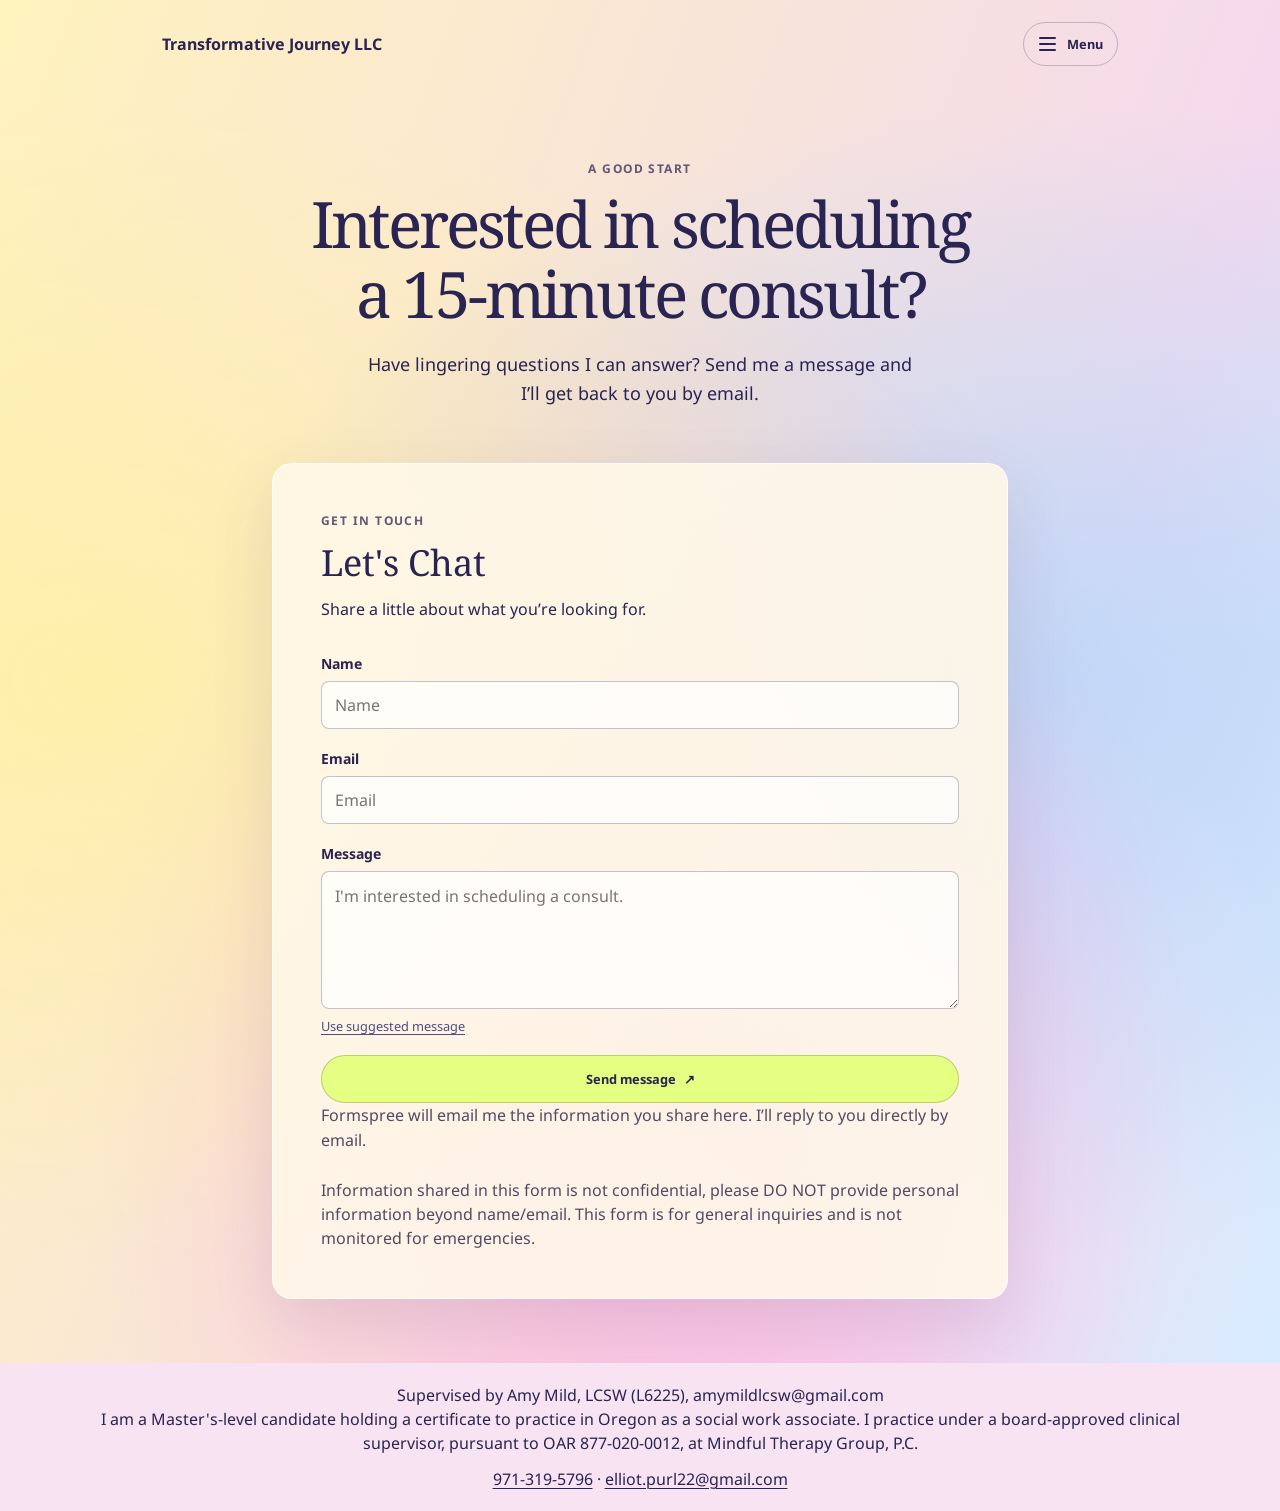
==== src/contactme.html @ a35c8974 "Merge pull request #9 from bubbles0989/main contact page and other wips" ====
<!DOCTYPE html>
<html lang="en">
<head>
	<meta charset="UTF-8">
	<meta name="viewport" content="width=device-width, initial-scale=1.0">
	<meta name="theme-color" content="#fff3bd">
	<meta name="description" content="Get in touch with Elliot Purl about therapy services and general questions.">
	<title>Contact | Transformative Journey LLC</title>
	<link rel="preconnect" href="https://fonts.googleapis.com">
	<link rel="preconnect" href="https://fonts.gstatic.com" crossorigin>
	<link href="https://fonts.googleapis.com/css2?family=Droid+Sans:wght@400;700&family=Droid+Serif:wght@400;700&display=swap" rel="stylesheet">
	<link rel="stylesheet" href="../styles.css">
	<script src="https://code.jquery.com/jquery-3.7.1.min.js" integrity="sha256-/JqT3SQfawRcv/BIHPThkBvs0OEvtFFmqPF/lYI/Cxo=" crossorigin="anonymous" defer></script>
	<script src="contact.js" defer></script>
</head>
<body>
	<main class="contact-page">
		<header class="contact-header">
			<a class="contact-brand" href="../index.html">Transformative Journey LLC</a>
			<details class="contact-menu">
				<summary class="contact-menu-toggle">
					<span class="contact-menu-icon" aria-hidden="true"><span></span></span>
					<span>Menu</span>
				</summary>
				<nav class="contact-nav" aria-label="Main navigation">
					<a href="../index.html">Home</a>
					<a href="contactme.html" aria-current="page">Contact</a>
					<a href="covidprecaution.html">COVID precautions</a>
				</nav>
			</details>
		</header>

		<section class="contact-content" aria-labelledby="contact-title">
			<div class="contact-heading">
				<p class="contact-eyebrow">A good start</p>
				<h1 id="contact-title">Interested in scheduling a 15-minute consult?</h1>
				<p class="contact-lede">Have lingering questions I can answer? Send me a message and I’ll get back to you by email.</p>
			</div>

			<div class="contact-card">
				<div class="contact-copy">
					<p class="contact-eyebrow">Get in touch</p>
					<h2>Let's Chat</h2>
					<p>Share a little about what you’re looking for.</p>
					<form class="contact-form" action="https://formspree.io/f/mvkkdkzr" method="POST">
						<input type="hidden" name="_subject" value="New contact message from Transformative Journey LLC">
						<div class="contact-form-honeypot" aria-hidden="true">
							<label for="contact-website">Leave this field empty</label>
							<input id="contact-website" type="text" name="_gotcha" tabindex="-1" autocomplete="off">
						</div>
						<div class="contact-form-field">
							<label for="contact-name">Name</label>
							<input id="contact-name" name="name" type="text" placeholder="Name" autocomplete="name" required>
						</div>
						<div class="contact-form-field">
							<label for="contact-email">Email</label>
							<input id="contact-email" name="email" type="email" placeholder="Email" autocomplete="email" required>
						</div>
						<div class="contact-form-field">
							<label for="contact-message">Message</label>
							<textarea id="contact-message" name="message" rows="5" placeholder="I'm interested in scheduling a consult."></textarea>
							<button class="contact-message-suggestion" type="button">Use suggested message</button>
						</div>
						<button class="contact-form-submit" type="submit">Send message <span aria-hidden="true">↗</span></button>
					</form>
					<p class="contact-form-note">Formspree will email me the information you share here. I’ll reply to you directly by email.</p>
					<p class="contact-form-status" role="status" aria-live="polite" hidden></p>
					<p class="contact-form-disclaimer">Information shared in this form is not confidential, please DO NOT provide personal information beyond name/email. This form is for general inquiries and is not monitored for emergencies.</p>
				</div>
			</div>
		</section>
	</main>
	<footer class="site-footer contact-site-footer">
		<p class="footer-disclaimer">Supervised by Amy Mild, LCSW (L6225), amymildlcsw@gmail.com</p>
		<p class="footer-disclaimer">I am a Master's-level candidate holding a certificate to practice in Oregon as a social work associate. I practice under a board-approved clinical supervisor, pursuant to OAR 877-020-0012, at Mindful Therapy Group, P.C.</p>
		<p class="footer-disclaimer contact-footer-details">
			<a href="tel:+19713195796">971-319-5796</a>
			<span aria-hidden="true"> · </span>
			<a href="mailto:elliot.purl22@gmail.com">elliot.purl22@gmail.com</a>
		</p>
	</footer>
</body>
</html>
---- styles.css ----
* {
	box-sizing: border-box;
}

body {
	margin: 0;
	color: #292452;
	font-family: "Droid Sans", sans-serif;
}

.index {
	position: relative;
	display: grid;
	min-height: 100vh;
	min-height: 100svh;
	overflow: hidden;
	isolation: isolate;
}

.index::before {
	position: absolute;
	z-index: -1;
	inset: -10%;
	background:
		radial-gradient(ellipse at 15% 50%, rgba(255, 240, 160, 0.75), transparent 50%),
		radial-gradient(ellipse at 50% 75%, rgba(255, 161, 221, 0.75), transparent 50%),
		radial-gradient(ellipse at 75% 50%, rgba(161, 215, 255, 0.75), transparent 50%),
        linear-gradient(110deg, #fff3bd, #f4d9ee 75%, #d7edff);
	content: "";
}

.index-menu-header {
	position: absolute;
	z-index: 2;
	top: 0;
	left: 50%;
	display: flex;
	width: min(100%, 1280px);
	justify-content: flex-end;
	padding: clamp(1.5rem, 6vw, 4.5rem);
	transform: translateX(-50%);
}

.index-content {
	position: relative;
	display: grid;
	grid-template-columns: minmax(0, 0.75fr) minmax(0, 1.25fr);
	align-items: center;
	gap: clamp(1rem, 4vw, 3.5rem);
	width: min(100%, 1280px);
	min-height: 100vh;
	min-height: 100svh;
	margin-inline: auto;
	padding: clamp(1.5rem, 6vw, 4.5rem);
}

.intro {
	grid-column: 1 / -1;
	display: flex;
	flex-direction: column;
	align-items: flex-start;
	min-height: min(75vh, 540px);
}

.brand {
	margin: 0 0 clamp(2rem, 8vh, 4.5rem);
	font-size: 1rem;
	font-weight: 700;
}

h1 {
	max-width: 12ch;
	margin: 0;
	font-family: "Droid Serif", serif;
	font-size: clamp(2rem, 4vw, 3rem);
	font-weight: 400;
	line-height: 1;
	letter-spacing: -0.05em;
}

.tagline {
	margin: 1.25rem 0 1.5rem;
	font-size: clamp(1rem, 1.5vw, 1rem);
}

.booking-link {
	display: inline-flex;
	min-height: 2.75rem;
	align-items: center;
	justify-content: center;
	padding: 0.75rem 1.75rem;
	border: 1px solid rgba(52, 61, 36, 0.24);
	border-radius: 1000px;
	background: #e5ff83;
	color: #292452;
	font-size: 0.75rem;
	font-weight: 700;
	text-decoration: none;
	text-transform: uppercase;
	transition: background-color 180ms ease, transform 180ms ease;
}

.booking-link:hover {
	transform: translateY(-2px);
	background: #d9f76c;
	color: #292452;
}

.booking-link:focus-visible {
	outline: 3px solid #292452;
	outline-offset: 3px;
}

.site-footer {
	padding: 1.25rem clamp(1.25rem, 6vw, 4.5rem);
	background: rgba(244, 217, 238, 0.72);
}

.footer-disclaimer {
	max-width: 75rem;
	margin: 0 auto;
	font-size: 1rem;
	line-height: 1.5;
	text-align: center;
}

.supervision-section {
	width: min(100%, 1280px);
	margin: 0 auto;
	padding: 0 clamp(1.5rem, 6vw, 4.5rem);
}

.supervision-card {
	background: rgba(255, 248, 232, 0.88);
	padding: clamp(1.25rem, 3vw, 2rem);
}

.about-section {
	width: min(100%, 1280px);
	margin: 0 auto;
	padding: 2rem clamp(1.5rem, 6vw, 4.5rem);
}

.about-content {
	display: grid;
	grid-template-columns: minmax(0, 0.75fr) minmax(0, 1.25fr);
	align-items: stretch;
	gap: clamp(1.25rem, 4vw, 3.5rem);
}

.about-gallery {
	position: relative;
	min-height: 30rem;
	height: 100%;
}

.about-portrait {
	display: block;
	width: 75%;
	height: 100%;
	min-height: 30rem;
	object-fit: cover;
	object-position: center 25%;
}

.about-cat {
	position: absolute;
	right: 0;
	bottom: 0;
	width: 60%;
	height: 40%;
	border: 0.5rem solid rgba(255, 248, 232, 0.92);
	object-fit: cover;
	object-position: center 25%;
}

.about-card {
	align-self: stretch;
	background: rgba(255, 248, 232, 0.88);
	padding: clamp(1.25rem, 3vw, 2rem);
}

.about-card p {
	margin: 0 0 1rem;
	font-size: clamp(1rem, 1vw, 1rem);
	line-height: 1.5;
}

.about-card p:last-child {
	margin-bottom: 0;
}

.about-contact-link {
	margin-top: 1.25rem;
}

.practice-details {
	width: min(100%, 1280px);
	margin: 0 auto;
	padding: 2rem clamp(1.5rem, 6vw, 4.5rem) 4rem;
}

.details-content {
	display: grid;
	grid-template-columns: minmax(0, 0.75fr) minmax(0, 1.25fr);
	align-items: stretch;
	gap: clamp(1.25rem, 4vw, 3.5rem);
}

.hours-column {
	display: flex;
	flex-direction: column;
	gap: 1rem;
}

.practice-cat {
	display: block;
	width: 100%;
	aspect-ratio: 1.2;
	object-fit: cover;
	object-position: center 20%;
}

.hours-card,
.insurance-card {
	background: rgba(255, 248, 232, 0.88);
	padding: clamp(1rem, 2.5vw, 1.75rem);
}

.hours-heading {
	margin: 0 0 1rem;
	padding-bottom: 0.75rem;
	border-bottom: 2px solid rgba(41, 36, 82, 0.35);
	font-family: "Droid Serif", serif;
	font-size: clamp(1.25rem, 2.5vw, 2rem);
	font-weight: 400;
}

.hours-card p {
	margin: 0.5rem 0;
	font-size: 1rem;
	line-height: 1.5;
}

.hours-card .appointment-note {
	margin-top: 1.5rem;
	font-weight: 700;
}

.insurance-card {
	display: flex;
	flex-direction: column;
	height: auto;
	padding: clamp(0.75rem, 1.5vw, 1.25rem);
}

.details-side {
	display: flex;
	flex-direction: column;
	justify-content: center;
}

.insurance-card h3 {
	margin: 0 0 1rem;
	font-family: "Droid Sans", sans-serif;
	font-size: 1rem;
	font-weight: 700;
	text-align: center;
}

.insurance-list {
	display: grid;
	grid-template-columns: repeat(2, minmax(0, 1fr));
	align-content: start;
	gap: 0.50rem 1.5rem;
	margin: 0;
	padding: 0;
	list-style: none;
	font-size: clamp(0.75rem, 1vw, 1rem);
	line-height: 1.50;
}

.details-disclaimer {
	margin: auto 0 0;
	padding-top: 2rem;
	font-size: 0.75rem;
	font-weight: 700;
	line-height: 1.5;
	text-align: center;
}
.photo-wrap {
	position: absolute;
	top: 50%;
	right: clamp(1.5rem, 6vw, 4.5rem);
	display: grid;
	width: min(50%, 600px);
	place-items: center;
	transform: translateY(-50%);
}

.landscape {
	display: block;
	width: min(100%, 600px);
	height: auto;
	filter: drop-shadow(0 20px 35px rgba(72, 57, 94, 0.1));
}

.contact-page {
	position: relative;
	min-height: 100vh;
	min-height: 100svh;
	overflow: hidden;
	isolation: isolate;
	background: linear-gradient(110deg, #fff3bd, #f4d9ee 75%, #d7edff);
}

.contact-page::before {
	position: absolute;
	z-index: -1;
	inset: -10%;
	background:
		radial-gradient(ellipse at 15% 50%, rgba(255, 240, 160, 0.75), transparent 50%),
		radial-gradient(ellipse at 50% 75%, rgba(255, 161, 221, 0.55), transparent 50%),
		radial-gradient(ellipse at 75% 50%, rgba(161, 215, 255, 0.65), transparent 50%);
	content: "";
}

.contact-header,
.contact-content {
	width: min(100%, 1100px);
	margin-inline: auto;
	padding-inline: clamp(1.25rem, 6vw, 4.5rem);
}

.contact-header {
	position: relative;
	z-index: 2;
	display: flex;
	min-height: 5.5rem;
	align-items: center;
	justify-content: space-between;
	gap: 1rem;
	padding-block: 0.75rem;
}

.contact-brand {
	color: #292452;
	font-weight: 700;
	text-decoration: none;
}

.contact-brand {
	font-size: clamp(0.9rem, 2vw, 1rem);
}

.contact-menu {
	position: relative;
}

.contact-menu-toggle {
	display: inline-flex;
	min-height: 2.75rem;
	align-items: center;
	gap: 0.65rem;
	padding: 0.6rem 0.9rem;
	border: 1px solid rgba(41, 36, 82, 0.25);
	border-radius: 1000px;
	color: #292452;
	font-size: 0.8rem;
	font-weight: 700;
	cursor: pointer;
	list-style: none;
}

.contact-menu-toggle::-webkit-details-marker {
	display: none;
}

.contact-menu-toggle:hover {
	color: #574a8a;
}

.contact-menu-toggle:focus-visible {
	outline: 3px solid #292452;
	outline-offset: 3px;
}

.contact-menu-icon {
	display: grid;
	width: 1.1rem;
	gap: 0.22rem;
}

.contact-menu-icon::before,
.contact-menu-icon::after,
.contact-menu-icon span {
	display: block;
	width: 100%;
	height: 2px;
	border-radius: 2px;
	background: currentColor;
	content: "";
	transition: transform 180ms ease, opacity 180ms ease;
}

.contact-menu[open] .contact-menu-icon::before {
	transform: translateY(0.33rem) rotate(45deg);
}

.contact-menu[open] .contact-menu-icon span {
	opacity: 0;
}

.contact-menu[open] .contact-menu-icon::after {
	transform: translateY(-0.33rem) rotate(-45deg);
}

.contact-nav {
	position: absolute;
	top: calc(100% + 0.6rem);
	right: 0;
	display: grid;
	min-width: 13rem;
	gap: 0.35rem;
	padding: 0.5rem;
	border: 1px solid rgba(41, 36, 82, 0.16);
	border-radius: 0.9rem;
	background: rgba(255, 248, 232, 0.98);
	box-shadow: 0 1rem 2rem rgba(72, 57, 94, 0.16);
}

.contact-nav a {
	padding: 0.75rem 0.9rem;
	border-radius: 0.55rem;
	color: #292452;
	font-size: 0.9rem;
	font-weight: 700;
	text-decoration: none;
}

.contact-nav a[aria-current="page"] {
	background: rgba(244, 217, 238, 0.72);
}

.contact-nav a:hover {
	background: rgba(244, 217, 238, 0.5);
	color: #574a8a;
}

.contact-nav a:focus-visible {
	outline: 3px solid #292452;
	outline-offset: 2px;
}

.contact-brand:hover {
	color: #574a8a;
}

.contact-brand:focus-visible,
.contact-form-submit:focus-visible {
	outline: 3px solid #292452;
	outline-offset: 3px;
}

.contact-content {
	padding-block: clamp(2.5rem, 8vh, 5rem) 4rem;
}

.contact-heading {
	max-width: 42rem;
	margin: 0 auto clamp(2rem, 5vw, 3.5rem);
	text-align: center;
}

.contact-eyebrow {
	margin: 0 0 0.75rem;
	color: #625778;
	font-size: 0.75rem;
	font-weight: 700;
	letter-spacing: 0.12em;
	text-transform: uppercase;
}

.contact-heading h1 {
	max-width: none;
	font-size: clamp(2.25rem, 6vw, 4rem);
	line-height: 1.1;
}

.contact-lede {
	max-width: 34rem;
	margin: 1.25rem auto 0;
	font-size: clamp(1rem, 2vw, 1.125rem);
	line-height: 1.6;
}

.contact-card {
	position: relative;
	max-width: 46rem;
	margin-inline: auto;
	border: 1px solid rgba(255, 255, 255, 0.8);
	border-radius: 1.25rem;
	background: rgba(255, 248, 232, 0.9);
	box-shadow: 0 1.5rem 4rem rgba(72, 57, 94, 0.12);
}

.contact-copy {
	padding: clamp(1.5rem, 5vw, 3rem);
}

.contact-copy h2 {
	margin: 0 0 0.75rem;
	font-family: "Droid Serif", serif;
	font-size: clamp(1.5rem, 4vw, 2.25rem);
	font-weight: 400;
	line-height: 1.2;
}

.contact-copy > p:not(.contact-eyebrow, .contact-form-status, .contact-form-disclaimer) {
	margin: 0;
	line-height: 1.6;
}

.contact-form {
	display: grid;
	gap: 1.25rem;
	margin-top: 2rem;
}

.contact-form-field {
	display: grid;
	gap: 0.5rem;
}

.contact-form-field label {
	font-size: 0.875rem;
	font-weight: 700;
}

.contact-form-field input,
.contact-form-field textarea {
	width: 100%;
	border: 1px solid rgba(41, 36, 82, 0.28);
	border-radius: 0.5rem;
	background: rgba(255, 255, 255, 0.75);
	color: #292452;
	font: inherit;
}

.contact-form-field input {
	min-height: 3rem;
	padding: 0.65rem 0.8rem;
}

.contact-form-field textarea {
	min-height: 8rem;
	padding: 0.8rem;
	resize: vertical;
}

.contact-message-suggestion {
	justify-self: start;
	padding: 0;
	border: 0;
	background: none;
	color: #514a83;
	font: inherit;
	font-size: 0.8rem;
	text-decoration: underline;
	text-underline-offset: 0.2em;
	cursor: pointer;
}

.contact-message-suggestion:hover {
	color: #292452;
}

.contact-message-suggestion:focus-visible {
	outline: 3px solid rgba(41, 36, 82, 0.5);
	outline-offset: 3px;
}

.contact-form-field input:focus,
.contact-form-field textarea:focus {
	outline: 3px solid rgba(41, 36, 82, 0.25);
	border-color: #292452;
}

.contact-form-honeypot {
	position: absolute;
	width: 1px;
	height: 1px;
	overflow: hidden;
	clip: rect(0, 0, 0, 0);
	white-space: nowrap;
}

.contact-form-submit {
	display: inline-flex;
	min-height: 3rem;
	align-items: center;
	justify-content: center;
	gap: 0.5rem;
	padding: 0.75rem 1.5rem;
	border: 1px solid rgba(52, 61, 36, 0.24);
	border-radius: 1000px;
	background: #e5ff83;
	color: #292452;
	font: inherit;
	font-size: 0.8rem;
	font-weight: 700;
	cursor: pointer;
	transition: background-color 180ms ease, transform 180ms ease;
}

.contact-form-submit:hover:not(:disabled) {
	transform: translateY(-2px);
	background: #d9f76c;
}

.contact-form-submit:disabled {
	cursor: wait;
	opacity: 0.7;
}

.contact-form-note {
	margin: 1rem 0 0;
	color: #514a63;
	font-size: 1rem;
	line-height: 1.5;
}

.contact-form-status {
	margin: 1rem 0 0;
	font-size: 1rem;
	line-height: 1.5;
}

.contact-form-status[data-state="success"] {
	color: #27623c;
}

.contact-form-status[data-state="error"] {
	color: #9c2727;
}

.contact-form-disclaimer {
	margin: 1.5rem 0 0;
	color: #514a63;
	font-size: 1rem;
	line-height: 1.5;
}

.contact-site-footer {
	margin-top: 0;
}

.contact-footer-details {
	margin-top: 0.75rem;
}

.contact-footer-details a {
	color: inherit;
	text-decoration-thickness: 1px;
	text-underline-offset: 0.2em;
}

.contact-footer-details a:hover {
	color: #574a8a;
}

.contact-footer-details a:focus-visible {
	outline: 3px solid #292452;
	outline-offset: 3px;
}

.covid-content {
	width: min(100%, 1280px);
	padding: 2rem clamp(1.5rem, 6vw, 4.5rem);
}

.covid-additional-section {
	padding-bottom: 2rem;
}

.covid-additional-placeholder {
	margin: 0;
	font-size: 1rem;
	line-height: 1.5;
	text-align: center;
}

.covid-gallery {
	display: grid;
	height: auto;
	min-height: 0;
	gap: 1rem;
}

.covid-gallery img {
	width: 100%;
	height: auto;
	min-height: 0;
	border: 0.4rem solid rgba(255, 248, 232, 0.92);
	border-radius: 1rem;
	object-fit: contain;
	box-shadow: 0 1rem 2.5rem rgba(72, 57, 94, 0.12);
}

.covid-gallery .about-portrait {
	width: 100%;
}

.covid-gallery .about-cat {
	position: static;
	width: 84%;
	height: auto;
	margin-left: auto;
	border-width: 0.4rem;
}

.inperson-content {
	width: min(100%, 1280px);
	padding: 2rem clamp(1.5rem, 6vw, 4.5rem) 4rem;
}

.inperson-layout {
	display: grid;
	grid-template-columns: minmax(0, 1.1fr) minmax(0, 0.9fr);
	align-items: start;
	gap: clamp(1.25rem, 4vw, 3.5rem);
}

.inperson-card {
	padding: clamp(1.25rem, 3vw, 2rem);
}

.inperson-card .hours-heading {
	margin-bottom: 1rem;
}

.inperson-card p {
	margin: 0 0 1rem;
	font-size: 1rem;
	line-height: 1.6;
}

.inperson-gallery {
	position: relative;
	display: grid;
	gap: 1rem;
}

.inperson-photo {
	width: min(100%, 22rem);
	margin: 0;
	padding: 0.45rem;
	border: 1px solid rgba(255, 255, 255, 0.8);
	border-radius: 1rem;
	background: rgba(255, 248, 232, 0.92);
	box-shadow: 0 1rem 2.5rem rgba(72, 57, 94, 0.12);
	overflow: hidden;
}

.inperson-photo img {
	display: block;
	width: 100%;
	height: auto;
	border-radius: 0.65rem;
}

.inperson-photo-offset {
	position: absolute;
	top: 30%;
	right: 0;
	z-index: 1;
	width: min(78%, 17rem);
}

.inperson-photo-placeholder {
	display: grid;
	width: 100%;
	min-height: 16rem;
	margin-top: 12rem;
	place-content: center;
	justify-items: center;
	gap: 0.75rem;
	padding: 1.5rem;
	border: 2px dashed rgba(41, 36, 82, 0.25);
	border-radius: 1rem;
	background: rgba(255, 248, 232, 0.55);
	color: #514a63;
	font-size: 0.9rem;
	text-align: center;
}

.inperson-placeholder-icon {
	display: grid;
	width: 2.5rem;
	aspect-ratio: 1;
	place-items: center;
	border: 1px solid rgba(41, 36, 82, 0.3);
	border-radius: 50%;
	font-size: 1.5rem;
	line-height: 1;
}

.inperson-coming-section {
	width: min(100%, 1280px);
	margin-inline: auto;
	padding: 0 clamp(1.5rem, 6vw, 4.5rem) 2rem;
}

.inperson-coming-card {
	padding: clamp(1.25rem, 3vw, 2rem);
	border: 1px solid rgba(255, 255, 255, 0.8);
	border-radius: 1rem;
	background: rgba(255, 248, 232, 0.82);
}

.inperson-coming-card .hours-heading {
	margin-bottom: 0.75rem;
}

.inperson-coming-card p {
	margin: 0;
	font-size: 1rem;
	line-height: 1.5;
}

@keyframes color-drift {
	0% {
		transform: translate3d(-1.5%, -1%, 0) scale(1.00);
	}
	100% {
		transform: translate3d(1.5%, 1%, 0) scale(1.00);
	}
}

@media (max-width: 540px) {
	.index-content {
		grid-template-columns: 1fr;
		gap: 2rem;
		padding: 1.5rem clamp(1.25rem, 7vw, 2.5rem) 2rem;
	}

	.intro {
		min-height: auto;
	}

	.photo-wrap {
		position: static;
		width: min(100%, 420px);
		margin: 0 auto 1.5rem;
		transform: none;
	}

	.brand {
		margin-bottom: 2rem;
	}

	h1 {
		font-size: clamp(2.75rem, 10vw, 2.5rem);
	}

	.tagline {
		margin-block: 1rem 1.25rem;
	}

	.landscape {
		width: 100%;
	}

	.index-menu-header {
		padding: 1.5rem clamp(1.25rem, 7vw, 2.5rem);
	}

	.contact-header {
		min-height: 4.5rem;
	}

	.contact-content {
		padding-top: 2.5rem;
	}

	.contact-heading {
		text-align: left;
	}

	.contact-lede {
		margin-inline: 0;
	}

	.contact-form-submit {
		width: 100%;
	}

	.inperson-layout {
		grid-template-columns: 1fr;
	}

	.inperson-gallery {
		grid-row: 1;
		grid-template-columns: repeat(2, minmax(0, 1fr));
		align-items: start;
	}

	.inperson-photo,
	.inperson-photo-placeholder {
		width: 100%;
	}

	.inperson-photo-offset {
		position: static;
		width: 100%;
		margin-top: 2rem;
	}

	.inperson-photo-placeholder {
		grid-column: 1 / -1;
		min-height: 10rem;
		margin-top: 0;
	}

	.about-section {
		padding: 1rem clamp(1.25rem, 7vw, 2.5rem);
	}

	.about-content {
		grid-template-columns: 1fr;
		gap: 1rem;
	}

	.about-gallery {
		height: clamp(25rem, 100vw, 30rem);
		min-height: 0;
	}

	.about-portrait {
		width: 75%;
		min-height: 0;
	}

	.about-cat {
		width: 60%;
		height: 35%;
		border-width: 0.25rem;
	}

	.about-card {
		padding: 1.25rem;
	}

	.about-card p {
		font-size: 1rem;
		line-height: 1.5;
	}

	.practice-details {
		padding: 1rem clamp(1.25rem, 7vw, 2.5rem) 2rem;
	}

	.details-content {
		grid-template-columns: 1fr;
	}

	.insurance-card {
		height: auto;
	}

	.insurance-list {
		grid-template-columns: repeat(2, minmax(0, 1fr));
		align-content: start;
		gap: 0.50rem 0.75rem;
		font-size: 0.75rem;
	}

}

@media (min-width: 540px) and (max-height: 420px) {
	.index-content {
		padding-block: 1rem;
	}

	.intro {
		min-height: auto;
	}

	.brand {
		margin-bottom: 1.25rem;
		font-size: 0.75rem;
	}

	h1 {
		font-size: clamp(2rem, 4vw, 2rem);
	}

	.tagline {
		margin: 0.75rem 0 1rem;
		font-size: 0.75rem;
	}

	.booking-link {
		min-height: 2rem;
		padding: 0.5rem 1.25rem;
		font-size: 0.5rem;
	}

	.footer-disclaimer,
	.details-disclaimer {
		font-size: 0.75rem;
	}
}

@media (prefers-reduced-motion: reduce) {
	.index::before {
		animation: none;
	}

	.booking-link,
	.contact-form-submit,
	.contact-menu-icon::before,
	.contact-menu-icon::after,
	.contact-menu-icon span {
		transition: none;
	}
}
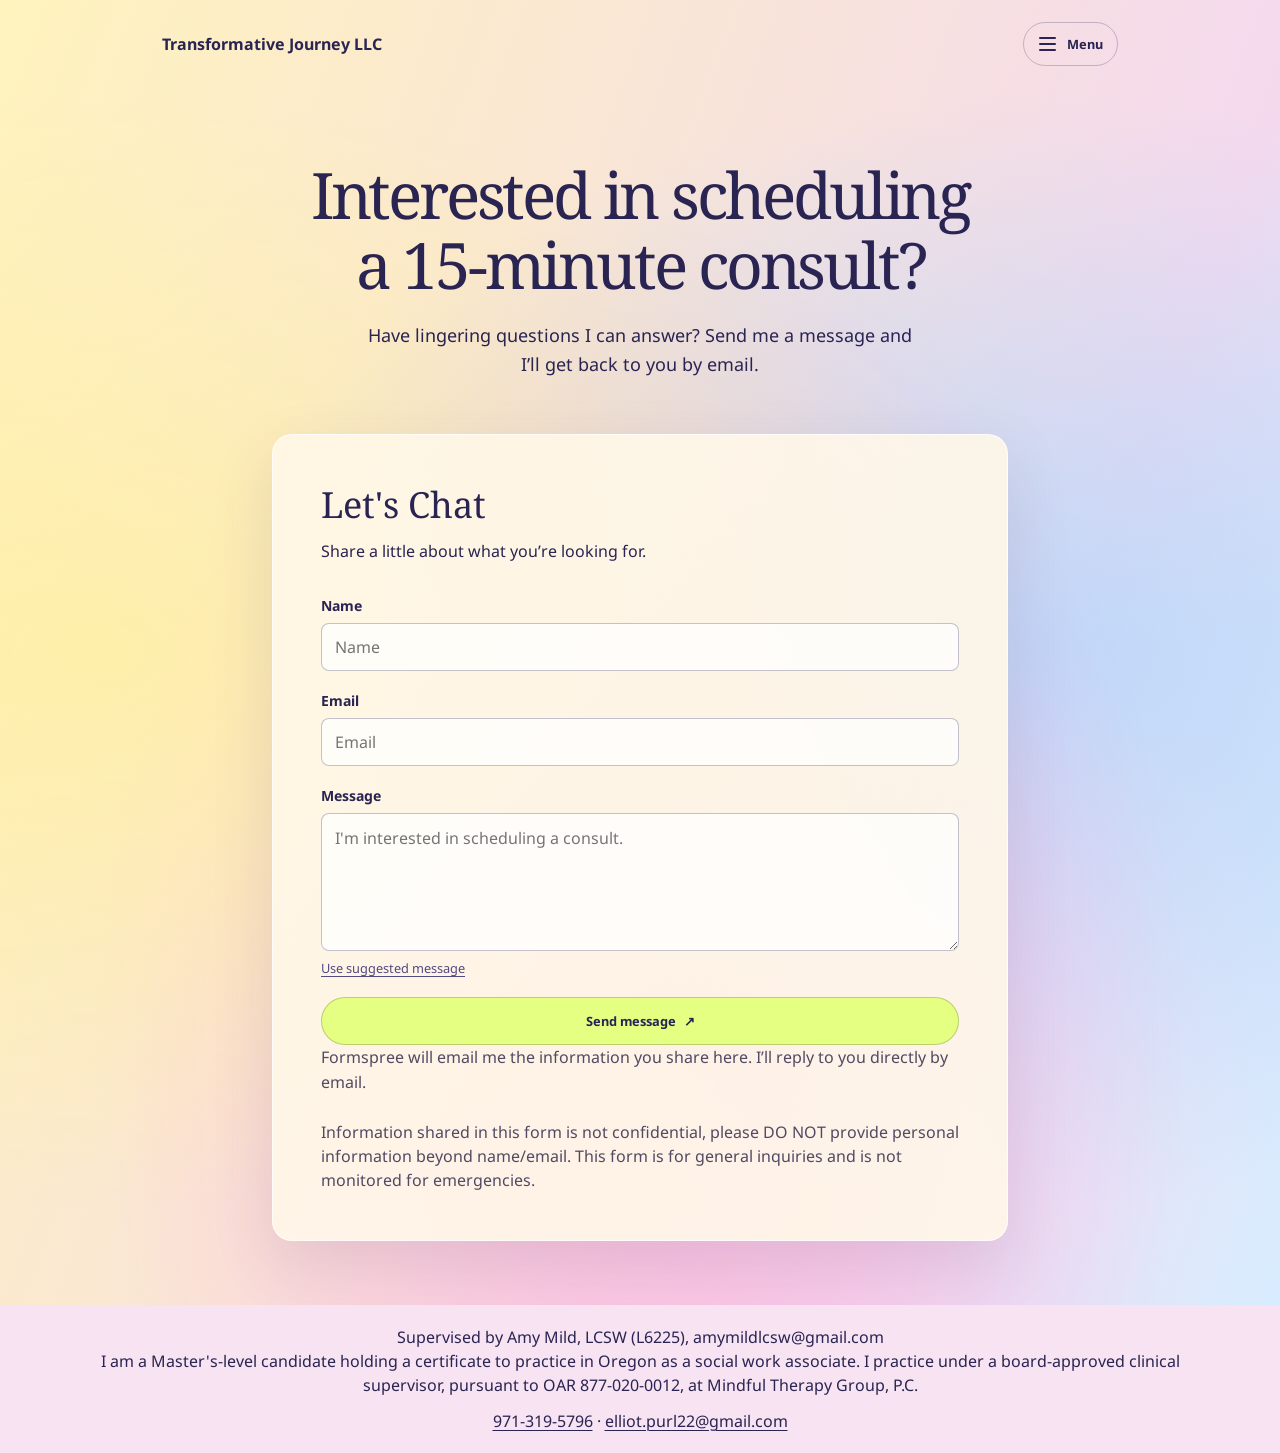
==== commit 41b8fe83: "Merge pull request #11 from bubbles0989/main cleaning" ====
--- a/src/contactme.html
+++ b/src/contactme.html
@@ -32,14 +32,12 @@
 
 		<section class="contact-content" aria-labelledby="contact-title">
 			<div class="contact-heading">
-				<p class="contact-eyebrow">A good start</p>
 				<h1 id="contact-title">Interested in scheduling a 15-minute consult?</h1>
 				<p class="contact-lede">Have lingering questions I can answer? Send me a message and I’ll get back to you by email.</p>
 			</div>
 
 			<div class="contact-card">
 				<div class="contact-copy">
-					<p class="contact-eyebrow">Get in touch</p>
 					<h2>Let's Chat</h2>
 					<p>Share a little about what you’re looking for.</p>
 					<form class="contact-form" action="https://formspree.io/f/mvkkdkzr" method="POST">
@@ -63,8 +61,8 @@
 						</div>
 						<button class="contact-form-submit" type="submit">Send message <span aria-hidden="true">↗</span></button>
 					</form>
+					<p class="contact-form-status" role="status" aria-live="polite" hidden></p>
 					<p class="contact-form-note">Formspree will email me the information you share here. I’ll reply to you directly by email.</p>
-					<p class="contact-form-status" role="status" aria-live="polite" hidden></p>
 					<p class="contact-form-disclaimer">Information shared in this form is not confidential, please DO NOT provide personal information beyond name/email. This form is for general inquiries and is not monitored for emergencies.</p>
 				</div>
 			</div>
--- a/styles.css
+++ b/styles.css
@@ -633,6 +633,7 @@
 .contact-form-status {
 	margin: 1rem 0 0;
 	font-size: 1rem;
+	font-weight: 700;
 	line-height: 1.5;
 }
 
